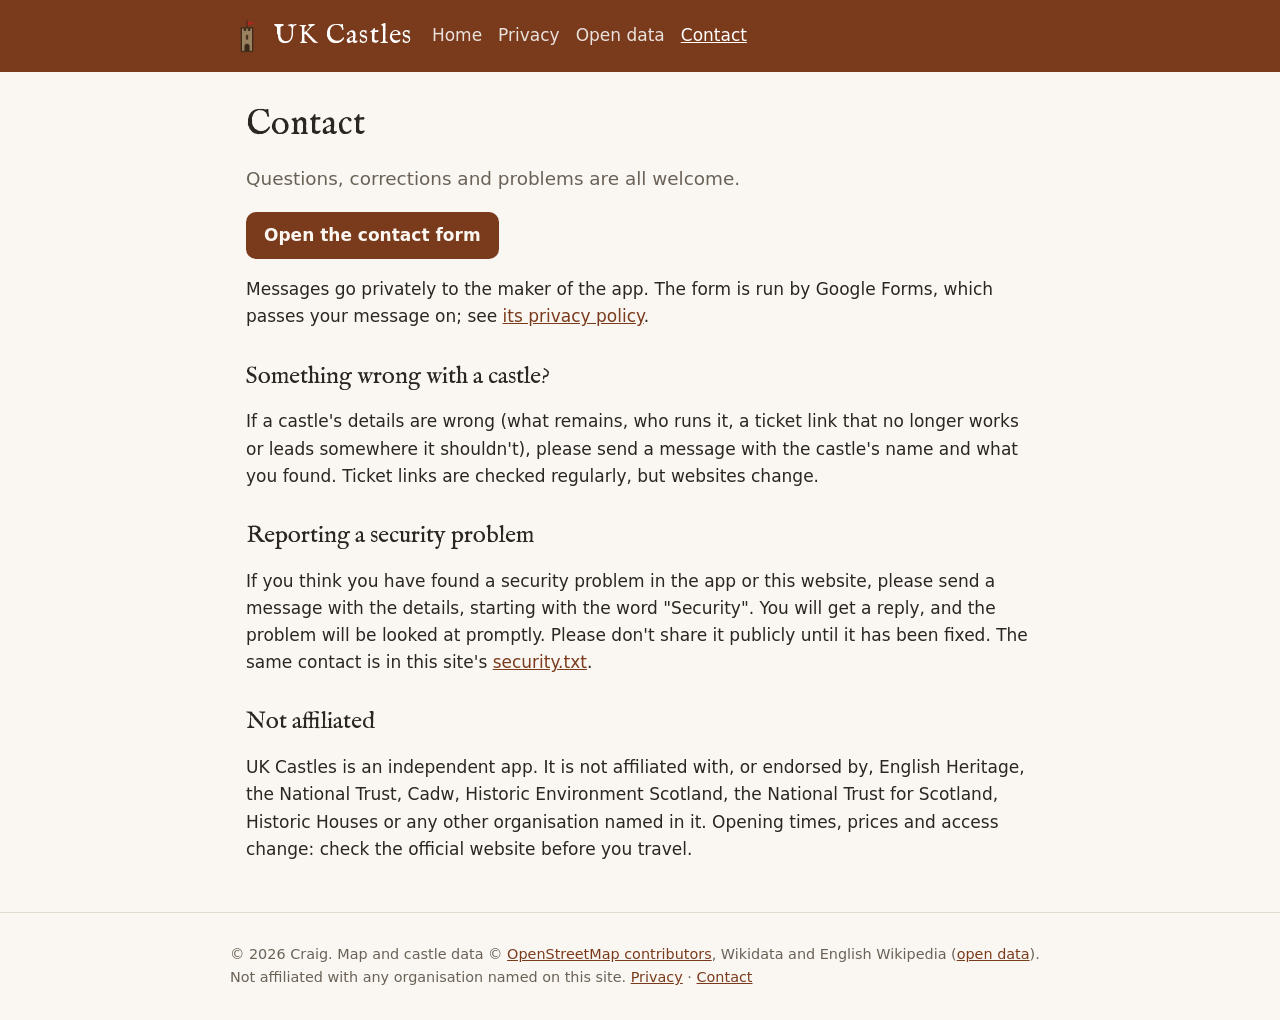
==== contact.html @ be1438c3 "Website for the UK Castles app: home, privacy policy, open data, contact form" ====
<!doctype html>
<html lang="en-GB">
<head>
  <meta charset="utf-8">
  <meta name="viewport" content="width=device-width, initial-scale=1">
  <meta http-equiv="Content-Security-Policy" content="default-src 'none'; style-src 'self'; img-src 'self'; font-src 'self'; base-uri 'none'; form-action 'none'">
  <title>Contact - UK Castles</title>
  <meta name="description" content="How to contact the maker of the UK Castles app, report a problem or a security issue.">
  <link rel="icon" href="images/icon.png">
  <link rel="stylesheet" href="style.css">
</head>
<body>
<header class="site">
  <div class="inner">
    <a class="brand" href="index.html"><img src="images/icon.png" alt="" width="34" height="34">UK Castles</a>
    <nav class="site" aria-label="Site">
      <a href="index.html">Home</a>
      <a href="privacy.html">Privacy</a>
      <a href="data.html">Open data</a>
      <a href="contact.html" aria-current="page">Contact</a>
    </nav>
  </div>
</header>
<main>
<h1>Contact</h1>
<p class="lead">Questions, corrections and problems are all welcome.</p>

<p><a class="button" href="https://docs.google.com/forms/d/e/1FAIpQLSffxConrLuyVVRws9qI1R_7WfINJCWUd6MTE28KszIzigs9aw/viewform" rel="noopener">Open the contact form</a></p>
<p>Messages go privately to the maker of the app. The form is run by Google Forms, which passes your message on; see <a href="https://policies.google.com/privacy">its privacy policy</a>.</p>

<h2>Something wrong with a castle?</h2>
<p>If a castle's details are wrong (what remains, who runs it, a ticket link that no longer works or leads
somewhere it shouldn't), please send a message with the castle's name and what you found. Ticket links are checked
regularly, but websites change.</p>

<h2>Reporting a security problem</h2>
<p>If you think you have found a security problem in the app or this website, please send a message with the details,
starting with the word "Security". You will get a reply, and the problem will be looked at promptly. Please don't share it
publicly until it has been fixed. The same contact is in this site's
<a href=".well-known/security.txt">security.txt</a>.</p>

<h2>Not affiliated</h2>
<p>UK Castles is an independent app. It is not affiliated with, or endorsed by, English Heritage, the National
Trust, Cadw, Historic Environment Scotland, the National Trust for Scotland, Historic Houses or any other
organisation named in it. Opening times, prices and access change: check the official website before you travel.</p>
</main>
<footer class="site">
  <div class="inner">
    <p>© 2026 Craig. Map and castle data © <a href="https://www.openstreetmap.org/copyright">OpenStreetMap
    contributors</a>, Wikidata and English Wikipedia (<a href="data.html">open data</a>). Not affiliated with any
    organisation named on this site. <a href="privacy.html">Privacy</a> · <a href="contact.html">Contact</a></p>
  </div>
</footer>
</body>
</html>
---- style.css ----
/* The UK Castles website: the app's colours and title font, nothing loaded
   from elsewhere. */
@font-face {
  font-family: "IM Fell English";
  src: url("fonts/IMFellEnglish-Regular.ttf") format("truetype");
  font-display: swap;
}

:root {
  --ink: #2b2620;
  --muted: #6b6257;
  --paper: #faf7f2;
  --parchment: #efe2c4;
  --line: #e2dbd0;
  --accent: #7a3b1d;
  --card: #ffffff;
}

@media (prefers-color-scheme: dark) {
  :root {
    --ink: #efe7da;
    --muted: #b8ad9c;
    --paper: #1f1b17;
    --parchment: #2c2620;
    --line: #3d362e;
    --accent: #e0a57f;
    --card: #28231e;
  }
}

* { box-sizing: border-box; }

body {
  margin: 0;
  color: var(--ink);
  background: var(--paper);
  font: 17px/1.6 system-ui, -apple-system, "Segoe UI", Roboto, sans-serif;
}

header.site {
  background: #7a3b1d;
  color: #fff;
  padding: 14px 16px;
}

header.site .inner, main, footer.site .inner {
  max-width: 820px;
  margin: 0 auto;
}

header.site .inner {
  display: flex;
  flex-wrap: wrap;
  align-items: center;
  gap: 8px 20px;
}

.brand {
  display: flex;
  align-items: center;
  gap: 10px;
  color: #fff;
  text-decoration: none;
  font-family: "IM Fell English", Georgia, serif;
  font-size: 1.7rem;
  letter-spacing: 0.04em;
}

.brand img { width: 34px; height: 34px; }

nav.site { display: flex; flex-wrap: wrap; gap: 4px 16px; }
nav.site a { color: #fff; text-decoration: none; opacity: 0.85; }
nav.site a[aria-current="page"], nav.site a:hover { opacity: 1; text-decoration: underline; }

main { padding: 8px 16px 32px; }

h1, h2 { font-family: "IM Fell English", Georgia, serif; font-weight: normal; line-height: 1.2; }
h1 { font-size: 2.2rem; margin: 24px 0 8px; }
h2 { font-size: 1.5rem; margin: 32px 0 8px; }

a { color: var(--accent); }

.lead { font-size: 1.15rem; color: var(--muted); }

.card {
  background: var(--card);
  border: 1px solid var(--line);
  border-radius: 12px;
  padding: 4px 18px;
  margin: 16px 0;
}

.button {
  display: inline-block;
  background: var(--accent);
  color: var(--paper);
  padding: 10px 18px;
  border-radius: 10px;
  text-decoration: none;
  font-weight: 600;
}

.placeholder { color: var(--muted); font-style: italic; }

.shots {
  display: flex;
  gap: 12px;
  overflow-x: auto;
  padding: 4px 0 12px;
  scroll-snap-type: x mandatory;
}

.shots img {
  width: 200px;
  height: auto;
  border-radius: 12px;
  border: 1px solid var(--line);
  scroll-snap-align: start;
  flex: none;
}

table { border-collapse: collapse; width: 100%; font-size: 0.95rem; }
th, td { text-align: left; padding: 8px 6px; border-bottom: 1px solid var(--line); vertical-align: top; }

footer.site {
  border-top: 1px solid var(--line);
  color: var(--muted);
  font-size: 0.9rem;
  padding: 16px;
}

@media (max-width: 480px) {
  h1 { font-size: 1.8rem; }
  .brand { font-size: 1.4rem; }
}
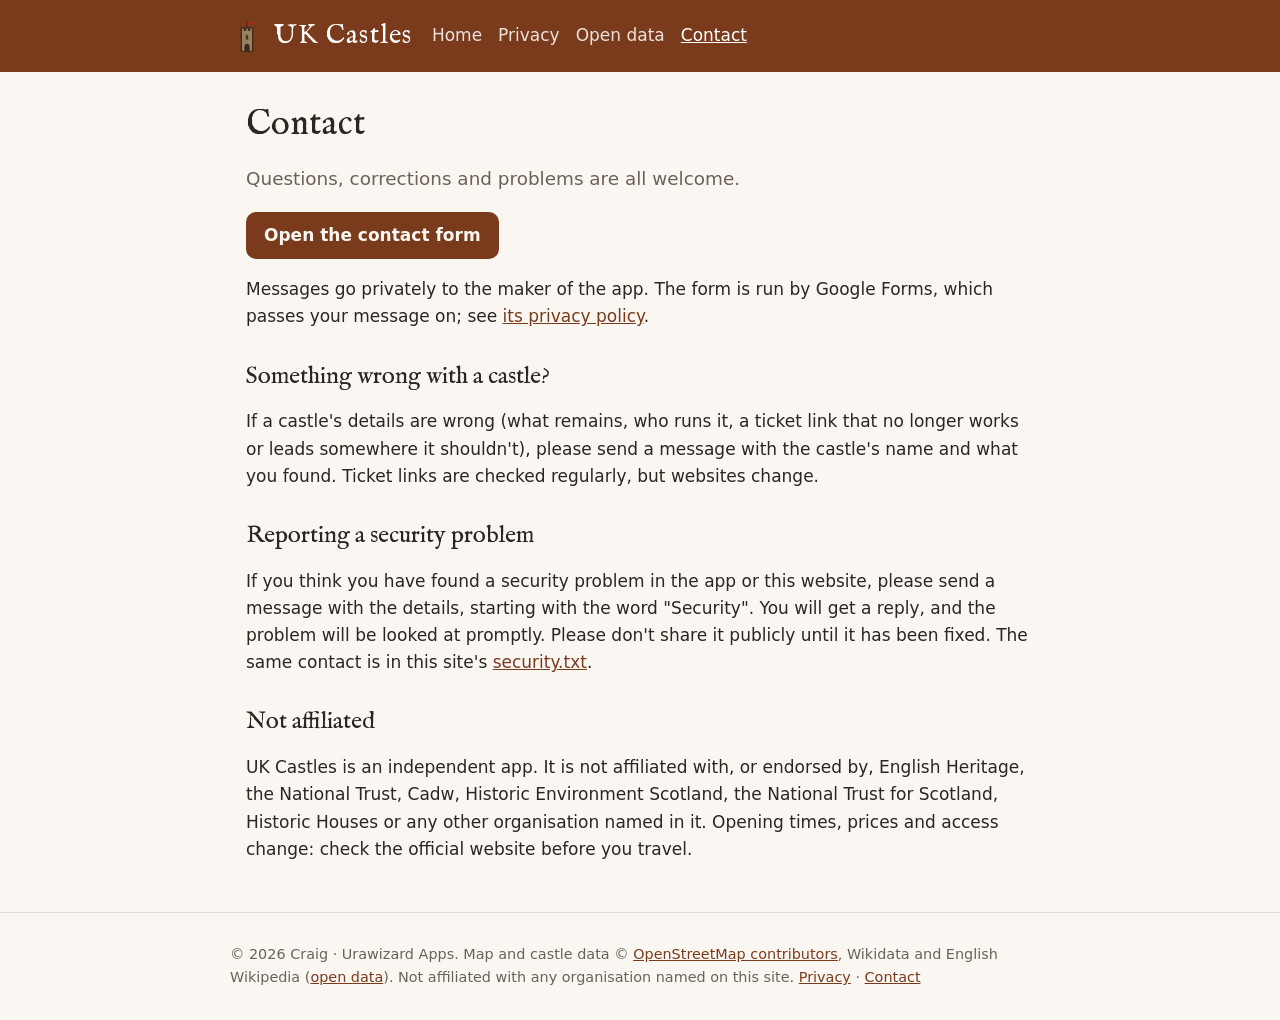
==== commit c158b30c: "Developer name: Urawizard Apps" ====
--- a/contact.html
+++ b/contact.html
@@ -46,7 +46,7 @@
 </main>
 <footer class="site">
   <div class="inner">
-    <p>© 2026 Craig. Map and castle data © <a href="https://www.openstreetmap.org/copyright">OpenStreetMap
+    <p>© 2026 Craig · Urawizard Apps. Map and castle data © <a href="https://www.openstreetmap.org/copyright">OpenStreetMap
     contributors</a>, Wikidata and English Wikipedia (<a href="data.html">open data</a>). Not affiliated with any
     organisation named on this site. <a href="privacy.html">Privacy</a> · <a href="contact.html">Contact</a></p>
   </div>
